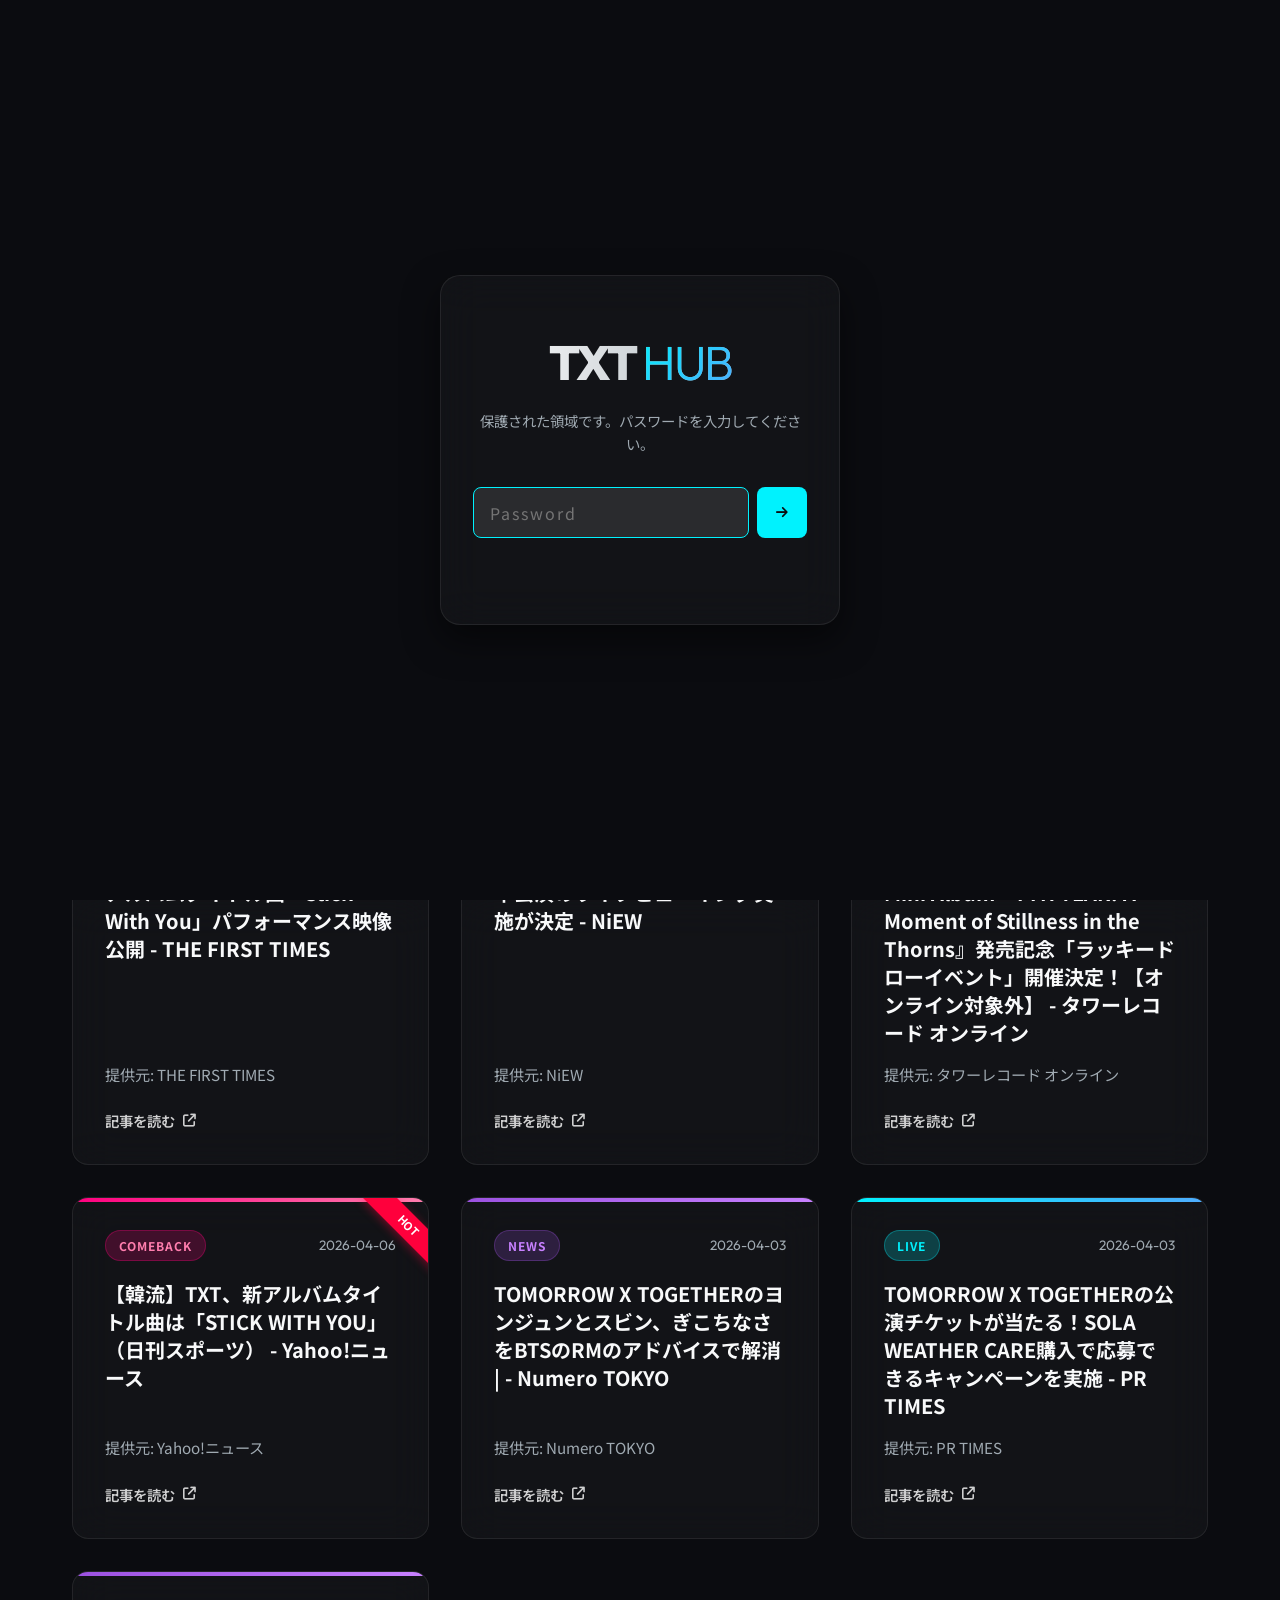
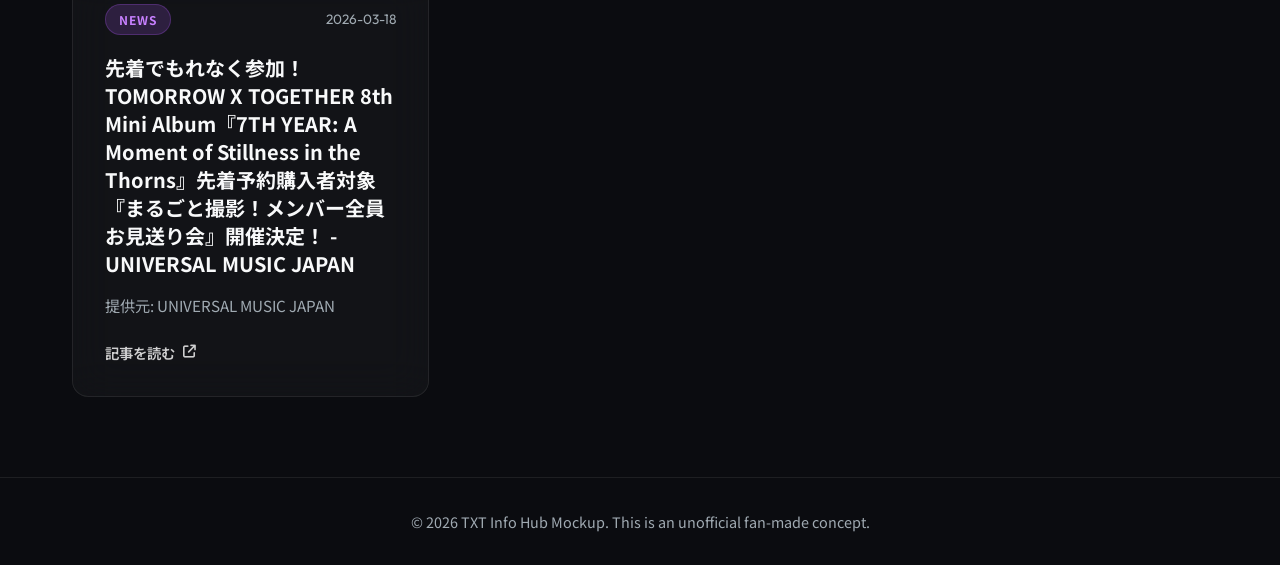
==== index.html @ ef2e6ac0 "Initialize project with auth and auto-scrapers" ====
<!DOCTYPE html>
<html lang="ja">
<head>
    <meta charset="UTF-8">
    <meta name="viewport" content="width=device-width, initial-scale=1.0">
    <title>TXT Info Hub | Tomorrow X Together Latest Updates</title>
    <link rel="stylesheet" href="style.css">
    <link rel="preconnect" href="https://fonts.googleapis.com">
    <link rel="preconnect" href="https://fonts.gstatic.com" crossorigin>
    <link href="https://fonts.googleapis.com/css2?family=Outfit:wght@300;400;600;800&family=Noto+Sans+JP:wght@300;400;700&display=swap" rel="stylesheet">
    <link rel="stylesheet" href="https://cdnjs.cloudflare.com/ajax/libs/font-awesome/6.4.0/css/all.min.css">
</head>
<body>
    <div class="background-effects">
        <div class="glow glow-1"></div>
        <div class="glow glow-2"></div>
    </div>

    <header class="header">
        <div class="container">
            <h1 class="logo">TXT <span>HUB</span></h1>
            <p class="subtitle">Tomorrow X Together Global Updates Tracker</p>
            <nav class="main-nav">
                <a href="index.html" class="nav-link active"><i class="fa-solid fa-newspaper"></i> NEWS / INFO</a>
                <a href="videos.html" class="nav-link"><i class="fa-brands fa-youtube" style="color: #ff0000;"></i> LATEST VIDEOS</a>
            </nav>
        </div>
    </header>

    <main class="container">
        <section class="filters" id="filters">
            <button class="filter-btn active" data-filter="all">All</button>
            <button class="filter-btn" data-filter="comeback"><i class="fa-solid fa-compact-disc"></i> Comeback</button>
            <button class="filter-btn" data-filter="live"><i class="fa-solid fa-microphone-lines"></i> Live</button>
            <button class="filter-btn" data-filter="news"><i class="fa-regular fa-newspaper"></i> News</button>
            <button class="filter-btn" data-filter="rumor"><i class="fa-solid fa-user-secret"></i> Rumors</button>
        </section>

        <section class="grid-container" id="info-grid">
            <!-- Cards will be populated here by JavaScript -->
        </section>
    </main>

    <footer class="footer">
        <div class="container">
            <p>&copy; 2026 TXT Info Hub Mockup. This is an unofficial fan-made concept.</p>
        </div>
    </footer>

    <script src="auth.js"></script>
    <script src="script.js"></script>
</body>
</html>
---- style.css ----
:root {
    --bg-color: #0b0c10;
    --text-main: #f8f9fa;
    --text-muted: #a0aab2;
    --card-bg: rgba(255, 255, 255, 0.03);
    --card-border: rgba(255, 255, 255, 0.08);
    
    --color-comeback: #ff007f;
    --color-live: #00f2fe;
    --color-news: #9b51e0;
    --color-rumor: #f2c94c;
    
    --font-heading: 'Outfit', sans-serif;
    --font-body: 'Noto Sans JP', sans-serif;
}

* {
    margin: 0;
    padding: 0;
    box-sizing: border-box;
}

body {
    background-color: var(--bg-color);
    color: var(--text-main);
    font-family: var(--font-body);
    min-height: 100vh;
    overflow-x: hidden;
    position: relative;
    line-height: 1.6;
}

/* Background Effects */
.background-effects {
    position: fixed;
    top: 0;
    left: 0;
    width: 100vw;
    height: 100vh;
    z-index: -1;
    overflow: hidden;
    pointer-events: none;
}

.glow {
    position: absolute;
    border-radius: 50%;
    filter: blur(120px);
    opacity: 0.4;
    animation: float 20s infinite alternate ease-in-out;
}

.glow-1 {
    width: 50vw;
    height: 50vw;
    background: radial-gradient(circle, rgba(155, 81, 224, 0.6) 0%, rgba(255, 0, 127, 0) 70%);
    top: -20%;
    left: -10%;
}

.glow-2 {
    width: 60vw;
    height: 60vw;
    background: radial-gradient(circle, rgba(0, 242, 254, 0.4) 0%, rgba(11, 12, 16, 0) 70%);
    bottom: -30%;
    right: -10%;
    animation-delay: -10s;
}

@keyframes float {
    0% { transform: translate(0, 0) scale(1); }
    100% { transform: translate(5%, 10%) scale(1.1); }
}

.container {
    max-width: 1200px;
    margin: 0 auto;
    padding: 0 2rem;
}

/* Header */
.header {
    padding: 4rem 0 2rem;
    text-align: center;
}

.logo {
    font-family: var(--font-heading);
    font-size: 4rem;
    font-weight: 800;
    letter-spacing: -2px;
    margin-bottom: 0.5rem;
    background: linear-gradient(to right, #ffffff, #a0aab2);
    -webkit-background-clip: text;
    -webkit-text-fill-color: transparent;
}

.logo span {
    font-weight: 300;
    background: linear-gradient(135deg, #00f2fe 0%, #4facfe 100%);
    -webkit-background-clip: text;
    -webkit-text-fill-color: transparent;
}

.subtitle {
    font-size: 1.1rem;
    color: var(--text-muted);
    font-weight: 300;
    letter-spacing: 1px;
}

/* Navigation */
.main-nav {
    display: flex;
    justify-content: center;
    gap: 1.5rem;
    margin-top: 1.5rem;
}

.nav-link {
    color: var(--text-muted);
    text-decoration: none;
    font-family: var(--font-heading);
    font-size: 1.1rem;
    font-weight: 600;
    padding: 0.5rem 1rem;
    border-bottom: 2px solid transparent;
    transition: all 0.3s ease;
}

.nav-link:hover {
    color: var(--text-main);
}

.nav-link.active {
    color: var(--color-live);
    border-bottom-color: var(--color-live);
}

/* Filters */
.filters {
    display: flex;
    justify-content: center;
    flex-wrap: wrap;
    gap: 1rem;
    margin-bottom: 3rem;
}

.filter-btn {
    background: var(--card-bg);
    border: 1px solid var(--card-border);
    color: var(--text-muted);
    padding: 0.6rem 1.5rem;
    border-radius: 30px;
    font-family: var(--font-heading);
    font-size: 1rem;
    cursor: pointer;
    transition: all 0.3s ease;
    backdrop-filter: blur(10px);
}

.filter-btn:hover {
    background: rgba(255, 255, 255, 0.1);
    color: var(--text-main);
    transform: translateY(-2px);
}

.filter-btn.active {
    background: rgba(255, 255, 255, 0.15);
    color: var(--text-main);
    border-color: rgba(255, 255, 255, 0.3);
    box-shadow: 0 4px 15px rgba(0, 0, 0, 0.2);
}

.filter-btn i {
    margin-right: 0.5rem;
}

/* Grid Layout */
.grid-container {
    display: grid;
    grid-template-columns: repeat(auto-fill, minmax(320px, 1fr));
    gap: 2rem;
    margin-bottom: 5rem;
}

/* Information Card (Glassmorphism) */
.info-card {
    background: var(--card-bg);
    border: 1px solid var(--card-border);
    border-radius: 16px;
    padding: 2rem;
    position: relative;
    backdrop-filter: blur(20px);
    -webkit-backdrop-filter: blur(20px);
    transition: all 0.4s cubic-bezier(0.175, 0.885, 0.32, 1.275);
    overflow: hidden;
    display: flex;
    flex-direction: column;
}

.info-card::before {
    content: '';
    position: absolute;
    top: 0;
    left: 0;
    width: 100%;
    height: 4px;
    background: var(--text-muted);
    transition: all 0.3s ease;
}

.info-card[data-category="comeback"]::before { background: linear-gradient(90deg, #ff007f, #ff7eae); }
.info-card[data-category="live"]::before { background: linear-gradient(90deg, #00f2fe, #4facfe); }
.info-card[data-category="news"]::before { background: linear-gradient(90deg, #9b51e0, #c881ff); }
.info-card[data-category="rumor"]::before { background: linear-gradient(90deg, #f2c94c, #f2994a); }

.info-card:hover {
    transform: translateY(-10px);
    box-shadow: 0 15px 30px rgba(0, 0, 0, 0.4);
    background: rgba(255, 255, 255, 0.05);
    border-color: rgba(255, 255, 255, 0.15);
}

/* Card Elements */
.card-meta {
    display: flex;
    justify-content: space-between;
    align-items: center;
    margin-bottom: 1.2rem;
}

.badge {
    padding: 0.3rem 0.8rem;
    border-radius: 20px;
    font-size: 0.75rem;
    font-weight: 700;
    text-transform: uppercase;
    letter-spacing: 1px;
}

.badge.comeback { background: rgba(255, 0, 127, 0.2); color: #ff7eae; border: 1px solid rgba(255, 0, 127, 0.3); }
.badge.live { background: rgba(0, 242, 254, 0.2); color: #00f2fe; border: 1px solid rgba(0, 242, 254, 0.3); }
.badge.news { background: rgba(155, 81, 224, 0.2); color: #c881ff; border: 1px solid rgba(155, 81, 224, 0.3); }
.badge.rumor { background: rgba(242, 201, 76, 0.2); color: #f2c94c; border: 1px solid rgba(242, 201, 76, 0.3); }

.card-date {
    font-size: 0.85rem;
    color: var(--text-muted);
    font-family: var(--font-heading);
}

.card-title {
    font-size: 1.25rem;
    font-weight: 700;
    margin-bottom: 1rem;
    line-height: 1.4;
    flex-grow: 1;
}

.card-desc {
    font-size: 0.95rem;
    color: var(--text-muted);
    line-height: 1.5;
    margin-bottom: 1.5rem;
}

.read-more-btn {
    display: inline-flex;
    align-items: center;
    gap: 0.5rem;
    color: rgba(255, 255, 255, 0.8);
    text-decoration: none;
    font-size: 0.9rem;
    font-weight: 600;
    transition: all 0.3s ease;
    margin-top: auto;
}

.read-more-btn i {
    font-size: 0.8rem;
    color: inherit;
    transition: transform 0.3s ease;
}

.read-more-btn:hover {
    color: #fff;
}

.read-more-btn:hover i {
    transform: translate(3px, -3px);
}

.card-importance {
    position: absolute;
    top: 1rem;
    right: -2rem;
    background: #ff003c;
    color: white;
    font-size: 0.7rem;
    font-weight: 700;
    padding: 0.2rem 2.5rem;
    transform: rotate(45deg);
    box-shadow: 0 2px 10px rgba(255, 0, 60, 0.4);
}

/* Video Card (videos.html) */
.video-card {
    background: var(--card-bg);
    border: 1px solid var(--card-border);
    border-radius: 16px;
    overflow: hidden;
    backdrop-filter: blur(20px);
    -webkit-backdrop-filter: blur(20px);
    transition: all 0.4s ease;
    display: flex;
    flex-direction: column;
}

.video-card:hover {
    transform: translateY(-8px);
    box-shadow: 0 15px 30px rgba(0, 0, 0, 0.4);
    background: rgba(255, 255, 255, 0.05);
    border-color: rgba(255, 255, 255, 0.2);
}

.video-thumbnail {
    position: relative;
    width: 100%;
    padding-top: 56.25%; /* 16:9 Aspect Ratio */
    overflow: hidden;
    background: #000;
}

.video-thumbnail img {
    position: absolute;
    top: 0;
    left: 0;
    width: 100%;
    height: 100%;
    object-fit: cover;
    transition: transform 0.5s ease;
}

.video-card:hover .video-thumbnail img {
    transform: scale(1.05);
}

.play-icon {
    position: absolute;
    top: 50%;
    left: 50%;
    transform: translate(-50%, -50%);
    color: rgba(255, 255, 255, 0.9);
    font-size: 3rem;
    opacity: 0;
    transition: opacity 0.3s, transform 0.3s;
    text-shadow: 0 4px 10px rgba(0,0,0,0.5);
}

.video-card:hover .play-icon {
    opacity: 1;
    transform: translate(-50%, -50%) scale(1.1);
}

.video-info {
    padding: 1.2rem;
    display: flex;
    flex-direction: column;
    flex-grow: 1;
}

.video-title {
    font-size: 1rem;
    font-weight: 700;
    margin-bottom: 0.8rem;
    line-height: 1.4;
    display: -webkit-box;
    -webkit-line-clamp: 2;
    -webkit-box-orient: vertical;
    overflow: hidden;
    color: var(--text-main);
}

.video-meta {
    font-size: 0.8rem;
    color: var(--text-muted);
    display: flex;
    flex-direction: column;
    gap: 0.3rem;
    margin-top: auto;
}

/* Footer */
.footer {
    text-align: center;
    padding: 2rem 0;
    border-top: 1px solid var(--card-border);
    color: var(--text-muted);
    font-size: 0.9rem;
}

/* Auth Overlay */
body.locked {
    overflow: hidden; /* スクロール禁止 */
}

#auth-overlay {
    position: fixed;
    top: 0;
    left: 0;
    width: 100vw;
    height: 100vh;
    background: var(--bg-color); /* fully hide background */
    z-index: 9999;
    display: flex;
    justify-content: center;
    align-items: center;
    transition: opacity 0.5s ease;
}

.auth-container {
    background: var(--card-bg);
    border: 1px solid var(--card-border);
    padding: 3rem 2rem;
    border-radius: 20px;
    text-align: center;
    backdrop-filter: blur(20px);
    -webkit-backdrop-filter: blur(20px);
    width: 90%;
    max-width: 400px;
    box-shadow: 0 15px 35px rgba(0,0,0,0.5);
    animation: fadeIn 0.6s ease forwards;
}

.auth-input-group {
    display: flex;
    gap: 0.5rem;
}

.auth-input-group input {
    flex-grow: 1;
    background: rgba(255, 255, 255, 0.05);
    border: 1px solid var(--card-border);
    border-radius: 8px;
    padding: 0.8rem 1rem;
    color: var(--text-main);
    font-size: 1rem;
    font-family: var(--font-body);
    outline: none;
    transition: all 0.3s ease;
    letter-spacing: 2px;
}

.auth-input-group input:focus {
    border-color: var(--color-live);
    background: rgba(255, 255, 255, 0.1);
}

.auth-input-group button {
    background: var(--color-live);
    border: none;
    border-radius: 8px;
    width: 50px;
    color: var(--bg-color);
    cursor: pointer;
    transition: all 0.3s ease;
}

.auth-input-group button:hover {
    filter: brightness(1.2);
    transform: translateY(-2px);
}

@keyframes shake {
    0%, 100% { transform: translateX(0); }
    25% { transform: translateX(-5px); }
    50% { transform: translateX(5px); }
    75% { transform: translateX(-5px); }
}

.shake {
    animation: shake 0.4s ease;
}

/* Animations */
@keyframes fadeIn {
    from { opacity: 0; transform: translateY(20px); }
    to { opacity: 1; transform: translateY(0); }
}

.info-card {
    animation: fadeIn 0.6s ease forwards;
    opacity: 0;
}

/* Responsive */
@media (max-width: 768px) {
    .logo { font-size: 3rem; }
    .header { padding: 3rem 0 1.5rem; }
    .grid-container { grid-template-columns: 1fr; }
}
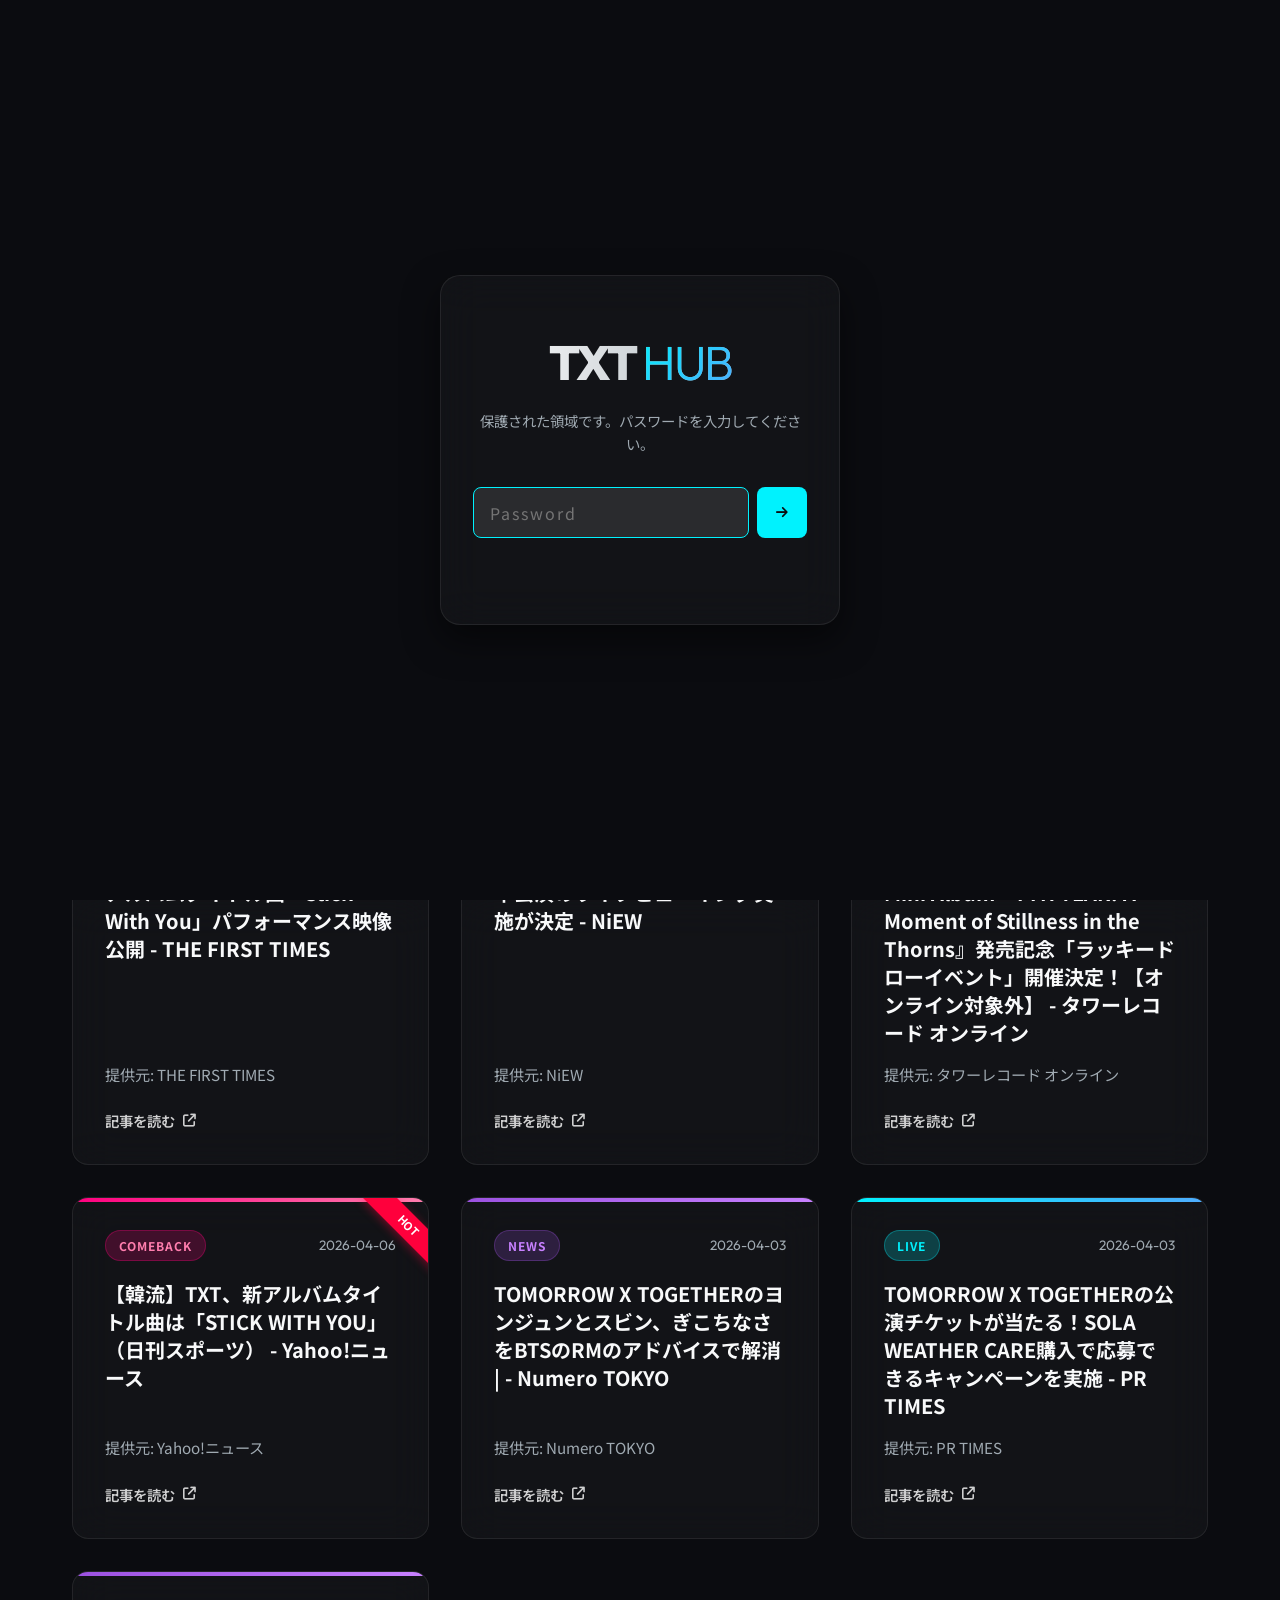
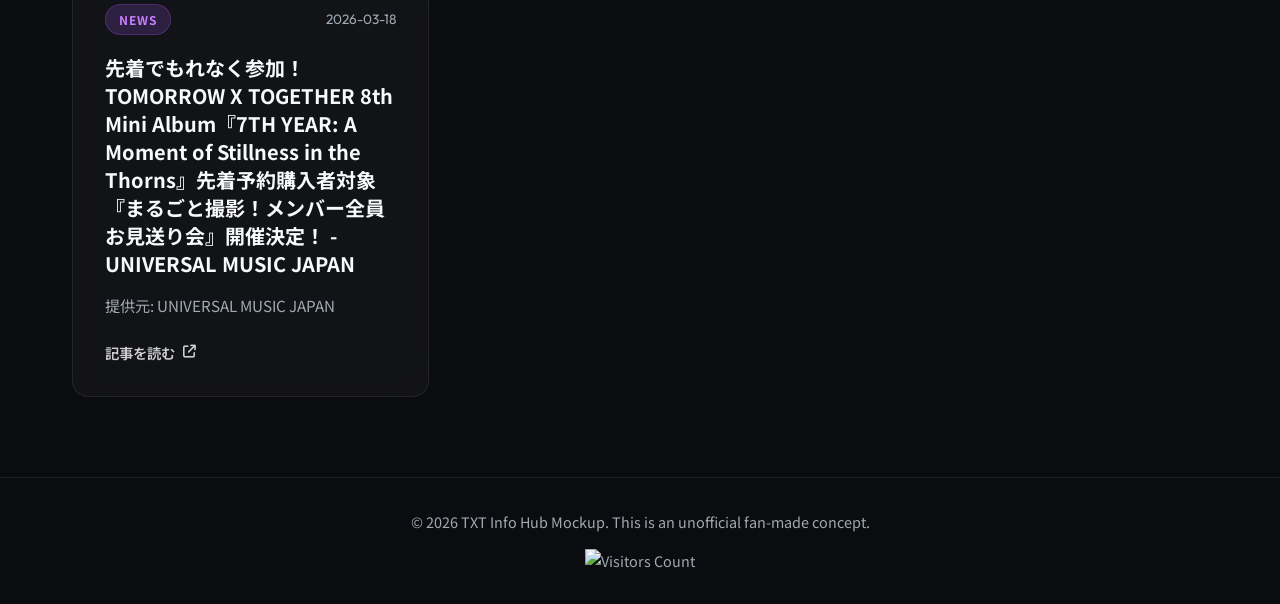
==== commit 1d5d6597: "feat: add visitor counter" ====
--- a/index.html
+++ b/index.html
@@ -44,6 +44,9 @@
     <footer class="footer">
         <div class="container">
             <p>&copy; 2026 TXT Info Hub Mockup. This is an unofficial fan-made concept.</p>
+            <div style="margin-top: 1rem;">
+                <img src="https://hits.seeyoufarm.com/api/count/incr/badge.svg?url=https%3A%2F%2Fkaz17529-cmd.github.io%2Ftxt-info-hub&count_bg=%23ff007f&title_bg=%231a1a2e&title=VISITORS&edge_flat=false" alt="Visitors Count">
+            </div>
         </div>
     </footer>
 
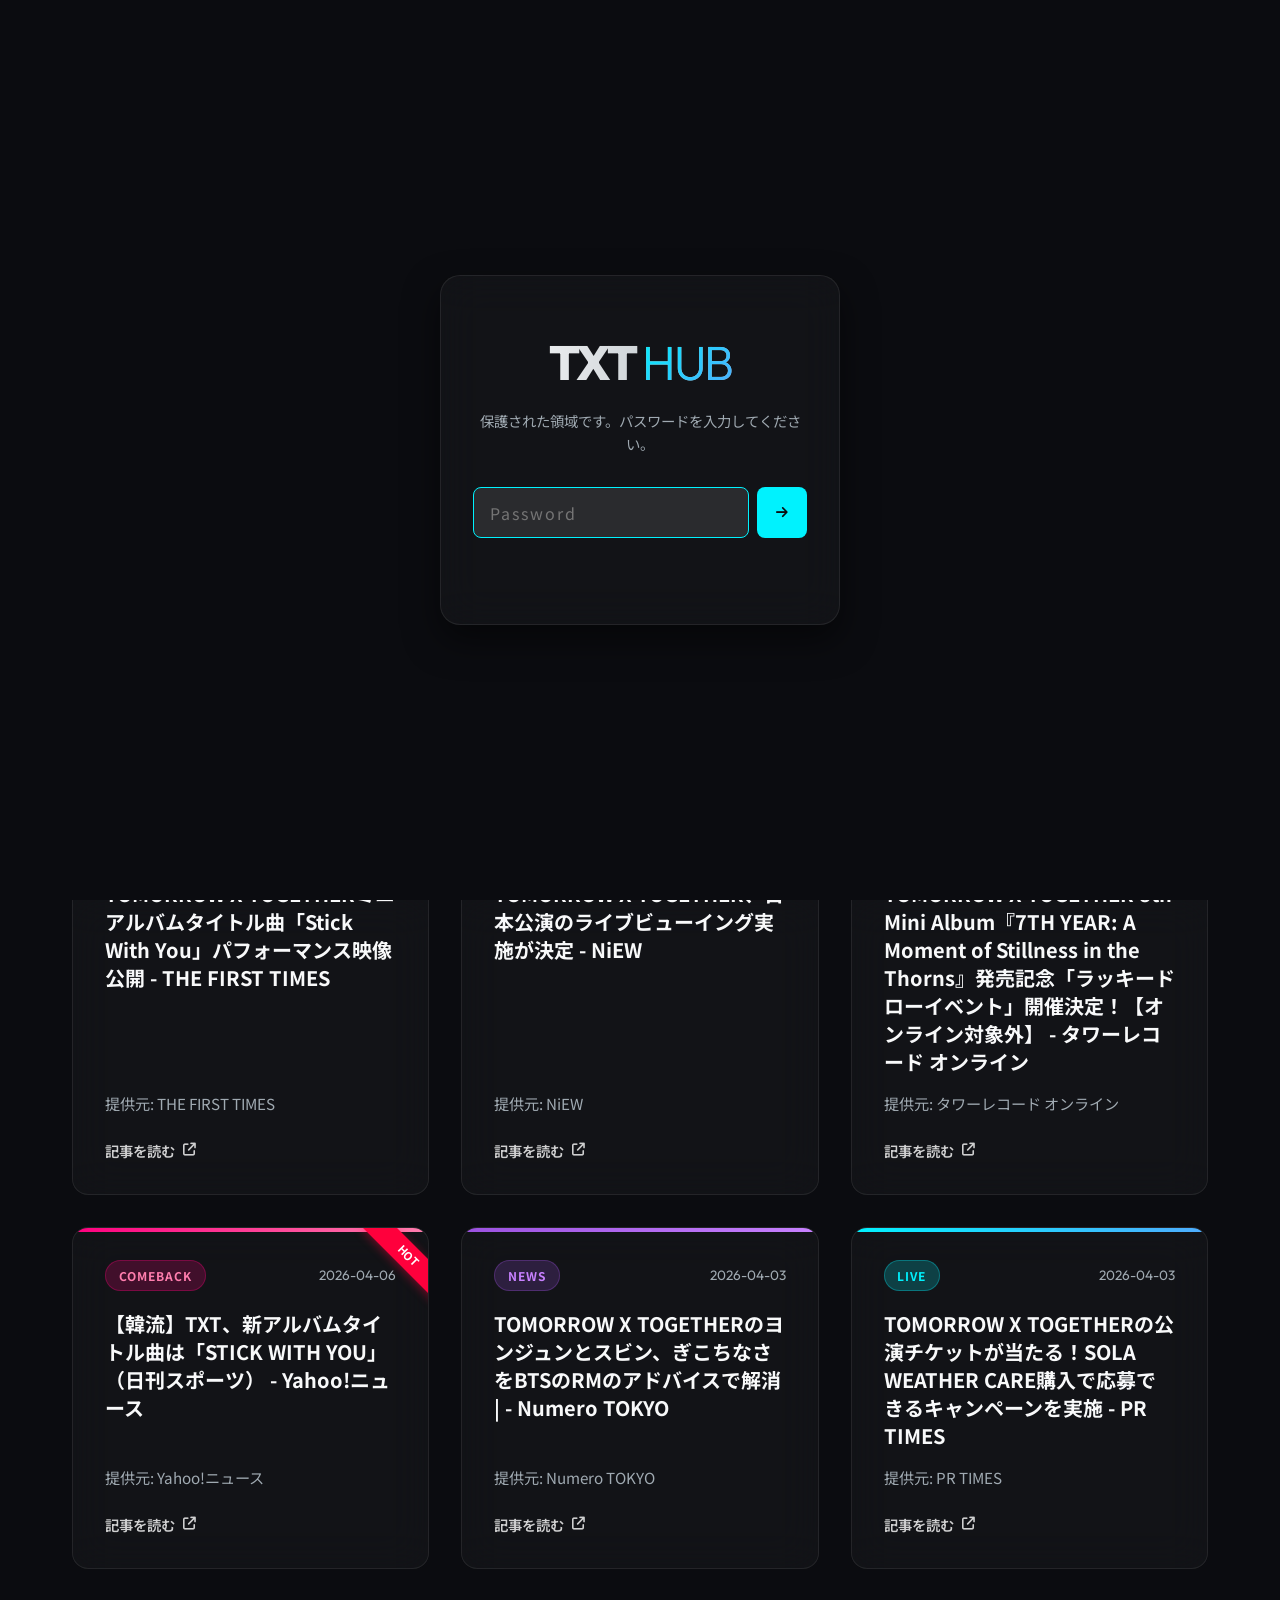
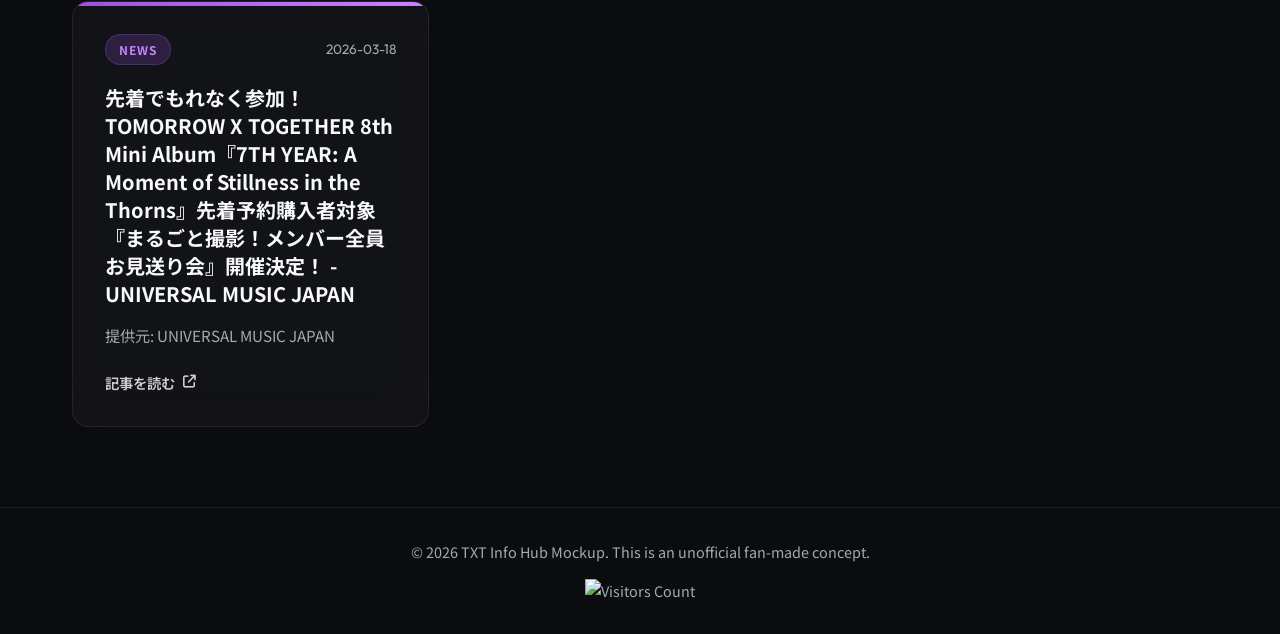
==== commit e4df120e: "feat: display last updated time" ====
--- a/index.html
+++ b/index.html
@@ -20,6 +20,7 @@
         <div class="container">
             <h1 class="logo">TXT <span>HUB</span></h1>
             <p class="subtitle">Tomorrow X Together Global Updates Tracker</p>
+            <p id="last-updated" style="margin-top: 0.5rem; font-size: 0.85rem; color: var(--color-live); letter-spacing: 1px;"></p>
             <nav class="main-nav">
                 <a href="index.html" class="nav-link active"><i class="fa-solid fa-newspaper"></i> NEWS / INFO</a>
                 <a href="videos.html" class="nav-link"><i class="fa-brands fa-youtube" style="color: #ff0000;"></i> LATEST VIDEOS</a>
